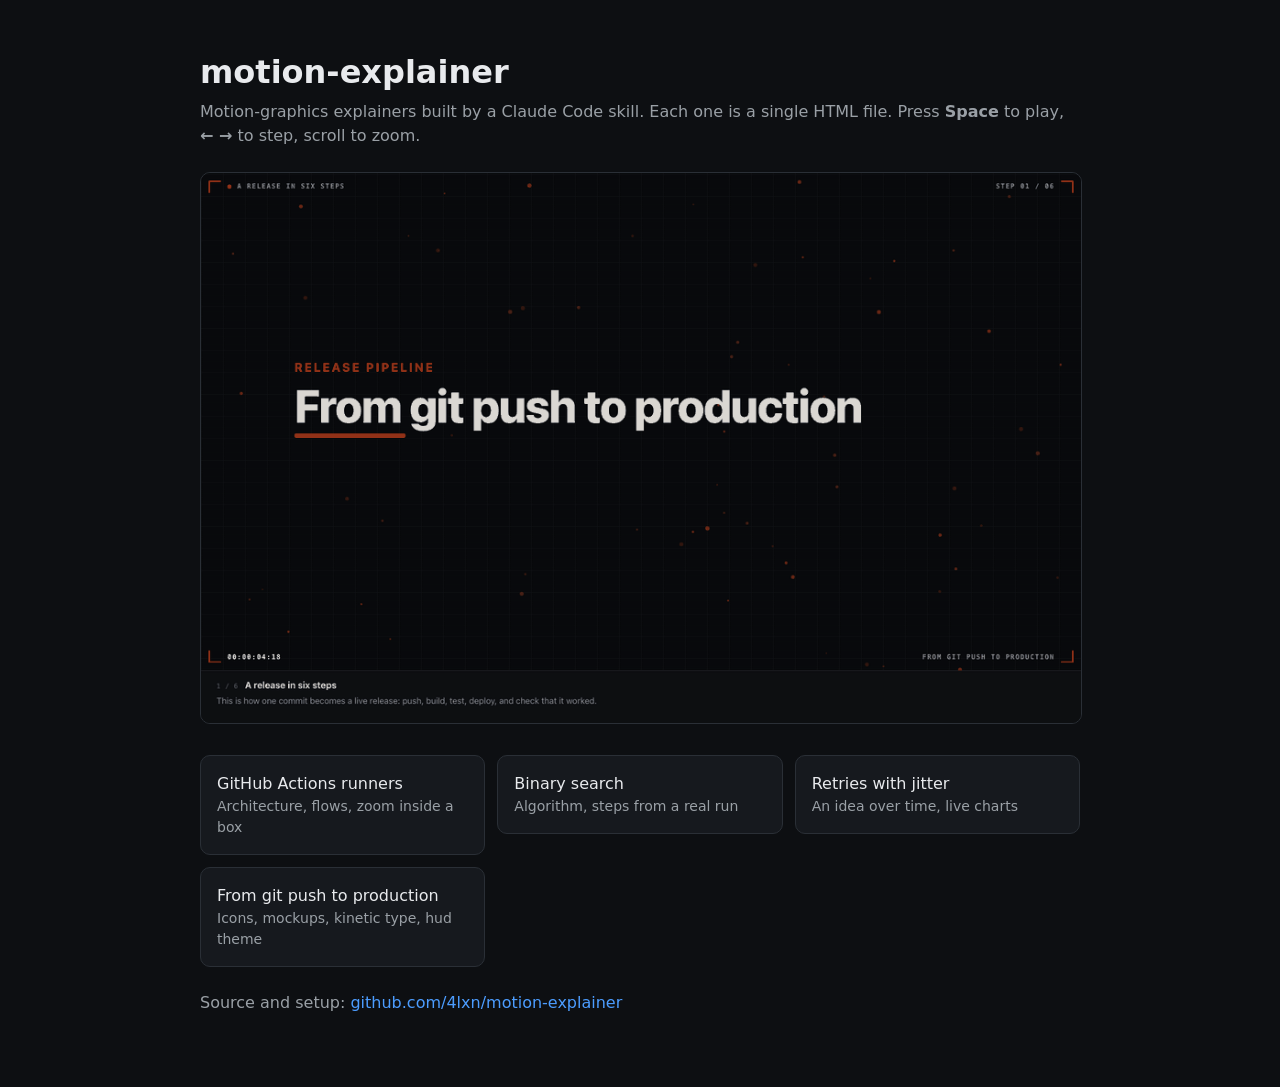
==== docs/index.html @ 7eafb23a "motion-explainer: Claude Code skill for motion-graphics explainers Scene engine and player, motion C" ====
<!DOCTYPE html>
<html lang="en">
<head>
<meta charset="utf-8">
<meta name="viewport" content="width=device-width, initial-scale=1">
<title>motion-explainer demos</title>
<style>
  :root { color-scheme: dark; --bg: #0d0f12; --fg: #e8eaed; --dim: #9aa0a6; --card: #16191e; --line: #2a2f36; --accent: #4c9dff; }
  body { margin: 0; background: var(--bg); color: var(--fg); font: 16px/1.5 system-ui, -apple-system, sans-serif; }
  main { max-width: 880px; margin: 0 auto; padding: 48px 16px; }
  h1 { margin: 0 0 4px; font-size: 32px; }
  p { color: var(--dim); margin: 0 0 24px; }
  img { width: 100%; border-radius: 10px; border: 1px solid var(--line); }
  ul { list-style: none; padding: 0; display: grid; gap: 12px; grid-template-columns: repeat(auto-fit, minmax(240px, 1fr)); margin: 24px 0; }
  a { display: block; padding: 16px; background: var(--card); border: 1px solid var(--line); border-radius: 10px; color: var(--fg); text-decoration: none; }
  a:hover { border-color: var(--accent); }
  a span { display: block; color: var(--dim); font-size: 14px; }
  .src { display: inline; padding: 0; background: none; border: 0; color: var(--accent); }
</style>
</head>
<body>
<main>
  <h1>motion-explainer</h1>
  <p>Motion-graphics explainers built by a Claude Code skill. Each one is a single HTML file. Press <b>Space</b> to play, <b>← →</b> to step, scroll to zoom.</p>
  <img src="demo.gif" alt="Animated preview of the showcase explainer">
  <ul>
    <li><a href="gha-self-hosted-runner.html">GitHub Actions runners<span>Architecture, flows, zoom inside a box</span></a></li>
    <li><a href="binary-search.html">Binary search<span>Algorithm, steps from a real run</span></a></li>
    <li><a href="retry-jitter.html">Retries with jitter<span>An idea over time, live charts</span></a></li>
    <li><a href="showcase.html">From git push to production<span>Icons, mockups, kinetic type, hud theme</span></a></li>
  </ul>
  <p>Source and setup: <a class="src" href="https://github.com/4lxn/motion-explainer">github.com/4lxn/motion-explainer</a></p>
</main>
</body>
</html>
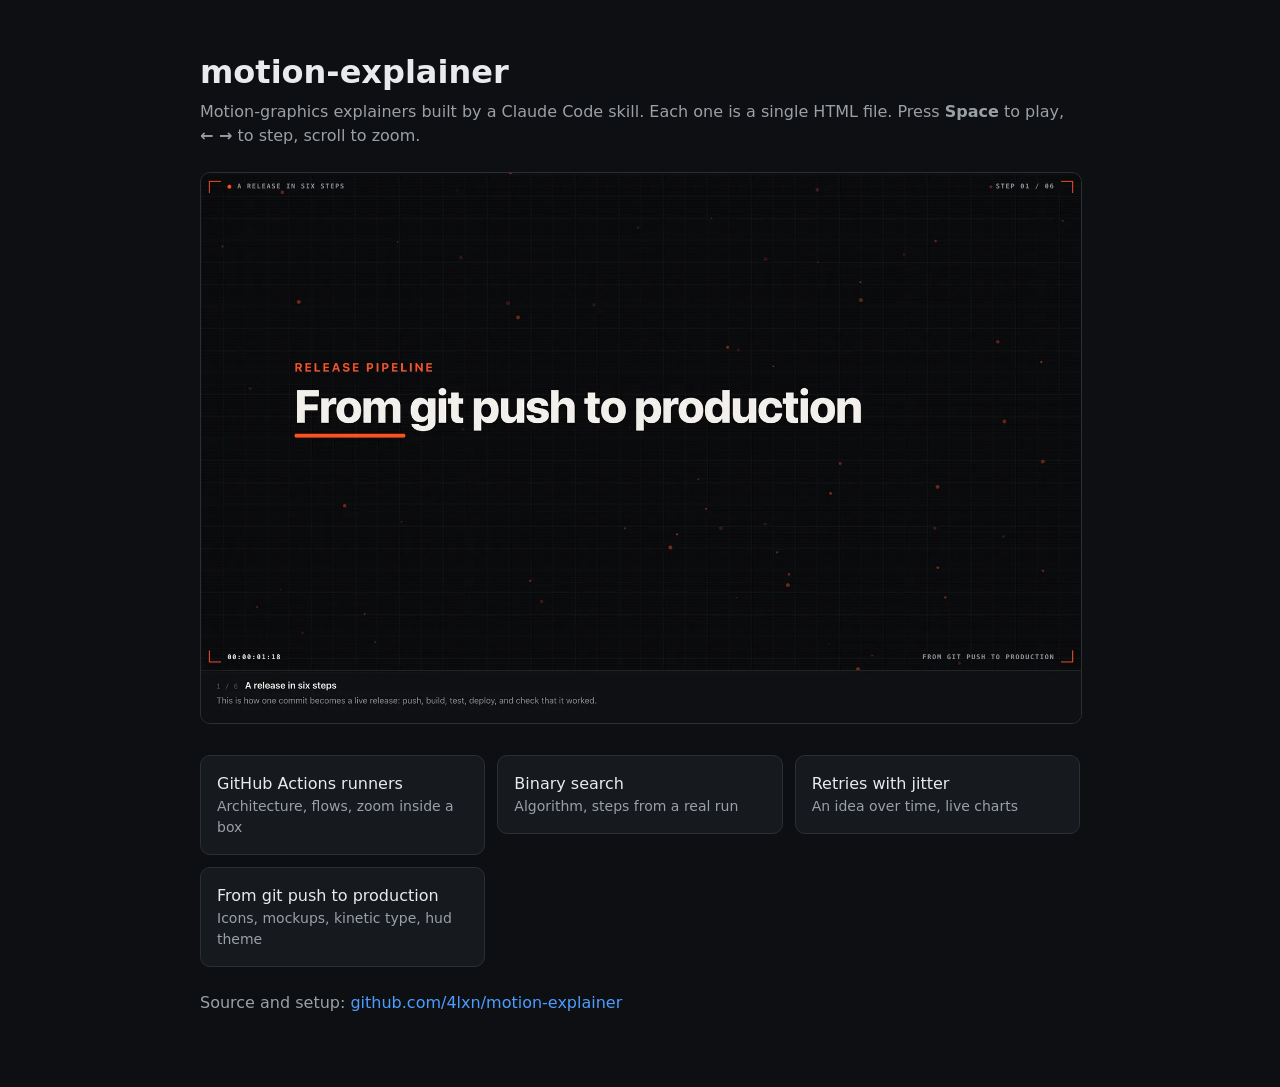
==== commit 783cdf94: "Sharper README images: 2x animated WebP demo and contact sheet motion shot takes MOTION_SCALE=2 for " ====
--- a/docs/index.html
+++ b/docs/index.html
@@ -22,7 +22,7 @@
 <main>
   <h1>motion-explainer</h1>
   <p>Motion-graphics explainers built by a Claude Code skill. Each one is a single HTML file. Press <b>Space</b> to play, <b>← →</b> to step, scroll to zoom.</p>
-  <img src="demo.gif" alt="Animated preview of the showcase explainer">
+  <img src="demo.webp" alt="Animated preview of the showcase explainer">
   <ul>
     <li><a href="gha-self-hosted-runner.html">GitHub Actions runners<span>Architecture, flows, zoom inside a box</span></a></li>
     <li><a href="binary-search.html">Binary search<span>Algorithm, steps from a real run</span></a></li>
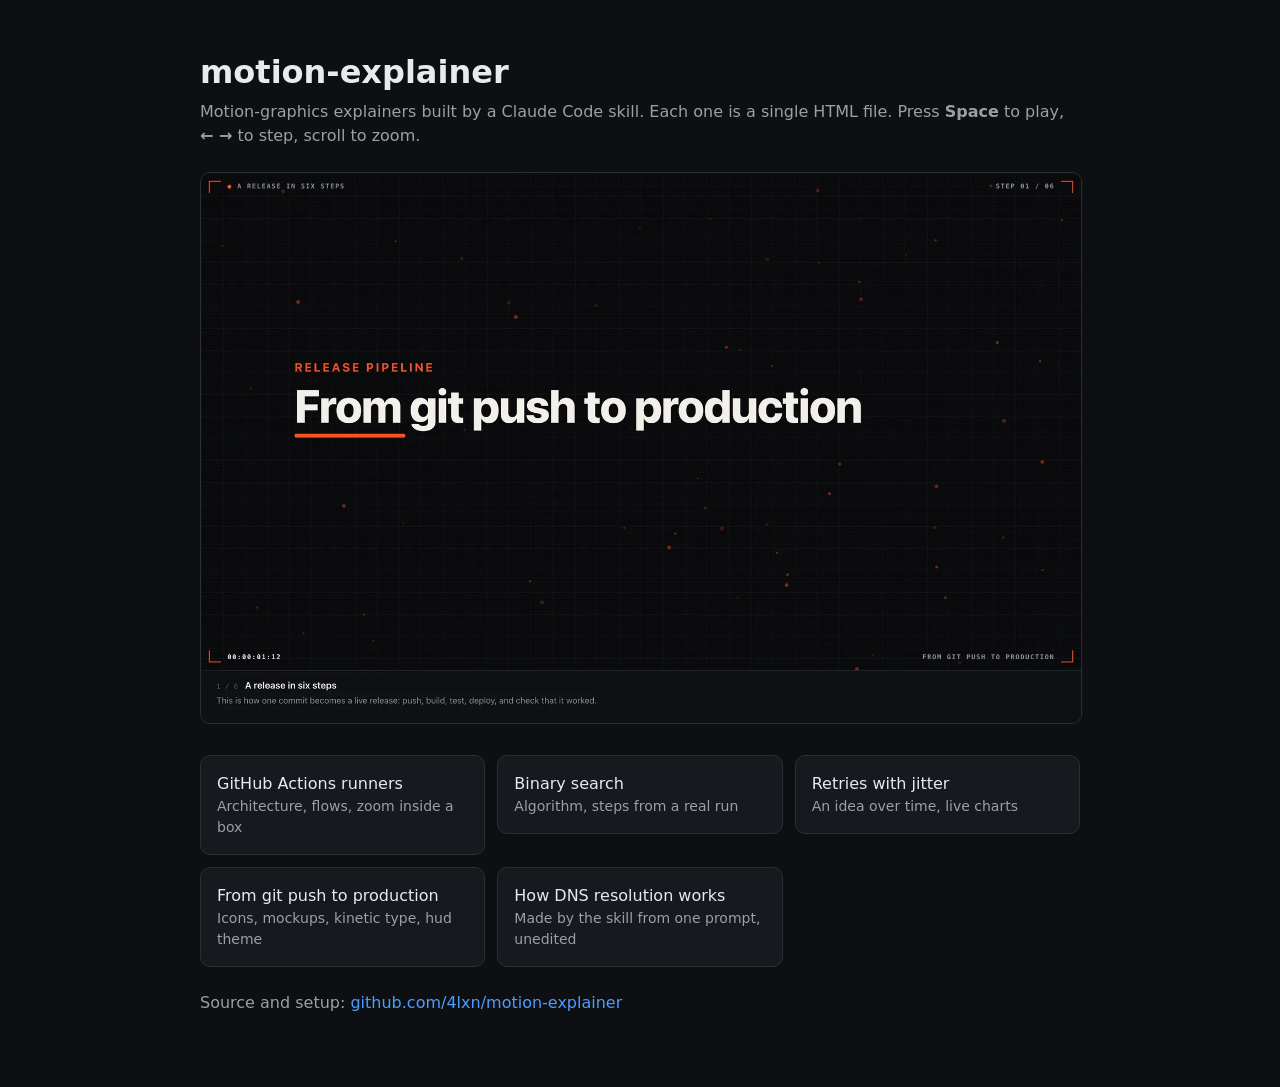
==== commit e0f08f3f: "v1.2.0: DNS example made by the skill from one prompt; full narration on the contact sheet A headles" ====
--- a/docs/index.html
+++ b/docs/index.html
@@ -3,6 +3,7 @@
 <head>
 <meta charset="utf-8">
 <meta name="viewport" content="width=device-width, initial-scale=1">
+<link rel="icon" href="data:,">
 <title>motion-explainer demos</title>
 <style>
   :root { color-scheme: dark; --bg: #0d0f12; --fg: #e8eaed; --dim: #9aa0a6; --card: #16191e; --line: #2a2f36; --accent: #4c9dff; }
@@ -28,6 +29,7 @@
     <li><a href="binary-search.html">Binary search<span>Algorithm, steps from a real run</span></a></li>
     <li><a href="retry-jitter.html">Retries with jitter<span>An idea over time, live charts</span></a></li>
     <li><a href="showcase.html">From git push to production<span>Icons, mockups, kinetic type, hud theme</span></a></li>
+    <li><a href="dns-resolution.html">How DNS resolution works<span>Made by the skill from one prompt, unedited</span></a></li>
   </ul>
   <p>Source and setup: <a class="src" href="https://github.com/4lxn/motion-explainer">github.com/4lxn/motion-explainer</a></p>
 </main>
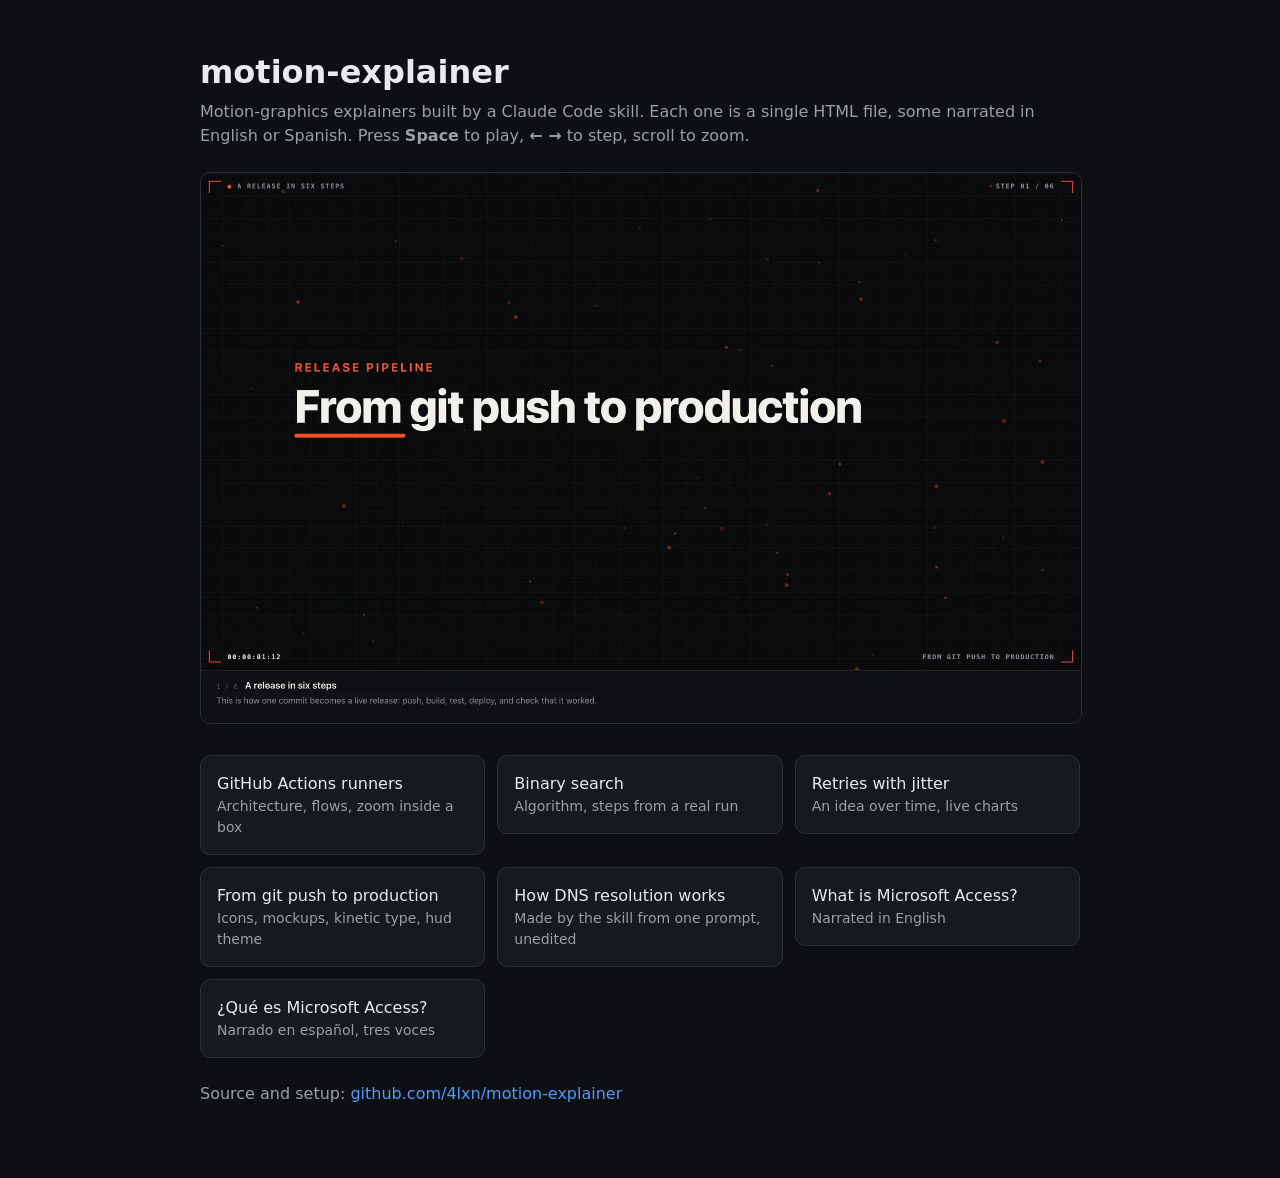
==== commit 726df709: "README rewrite; narrated English and Spanish demos README: how a request goes, why it's different, i" ====
--- a/docs/index.html
+++ b/docs/index.html
@@ -22,7 +22,7 @@
 <body>
 <main>
   <h1>motion-explainer</h1>
-  <p>Motion-graphics explainers built by a Claude Code skill. Each one is a single HTML file. Press <b>Space</b> to play, <b>← →</b> to step, scroll to zoom.</p>
+  <p>Motion-graphics explainers built by a Claude Code skill. Each one is a single HTML file, some narrated in English or Spanish. Press <b>Space</b> to play, <b>← →</b> to step, scroll to zoom.</p>
   <img src="demo.webp" alt="Animated preview of the showcase explainer">
   <ul>
     <li><a href="gha-self-hosted-runner.html">GitHub Actions runners<span>Architecture, flows, zoom inside a box</span></a></li>
@@ -30,6 +30,8 @@
     <li><a href="retry-jitter.html">Retries with jitter<span>An idea over time, live charts</span></a></li>
     <li><a href="showcase.html">From git push to production<span>Icons, mockups, kinetic type, hud theme</span></a></li>
     <li><a href="dns-resolution.html">How DNS resolution works<span>Made by the skill from one prompt, unedited</span></a></li>
+    <li><a href="what-is-access.html">What is Microsoft Access?<span>Narrated in English</span></a></li>
+    <li><a href="que-es-access.html">¿Qué es Microsoft Access?<span>Narrado en español, tres voces</span></a></li>
   </ul>
   <p>Source and setup: <a class="src" href="https://github.com/4lxn/motion-explainer">github.com/4lxn/motion-explainer</a></p>
 </main>
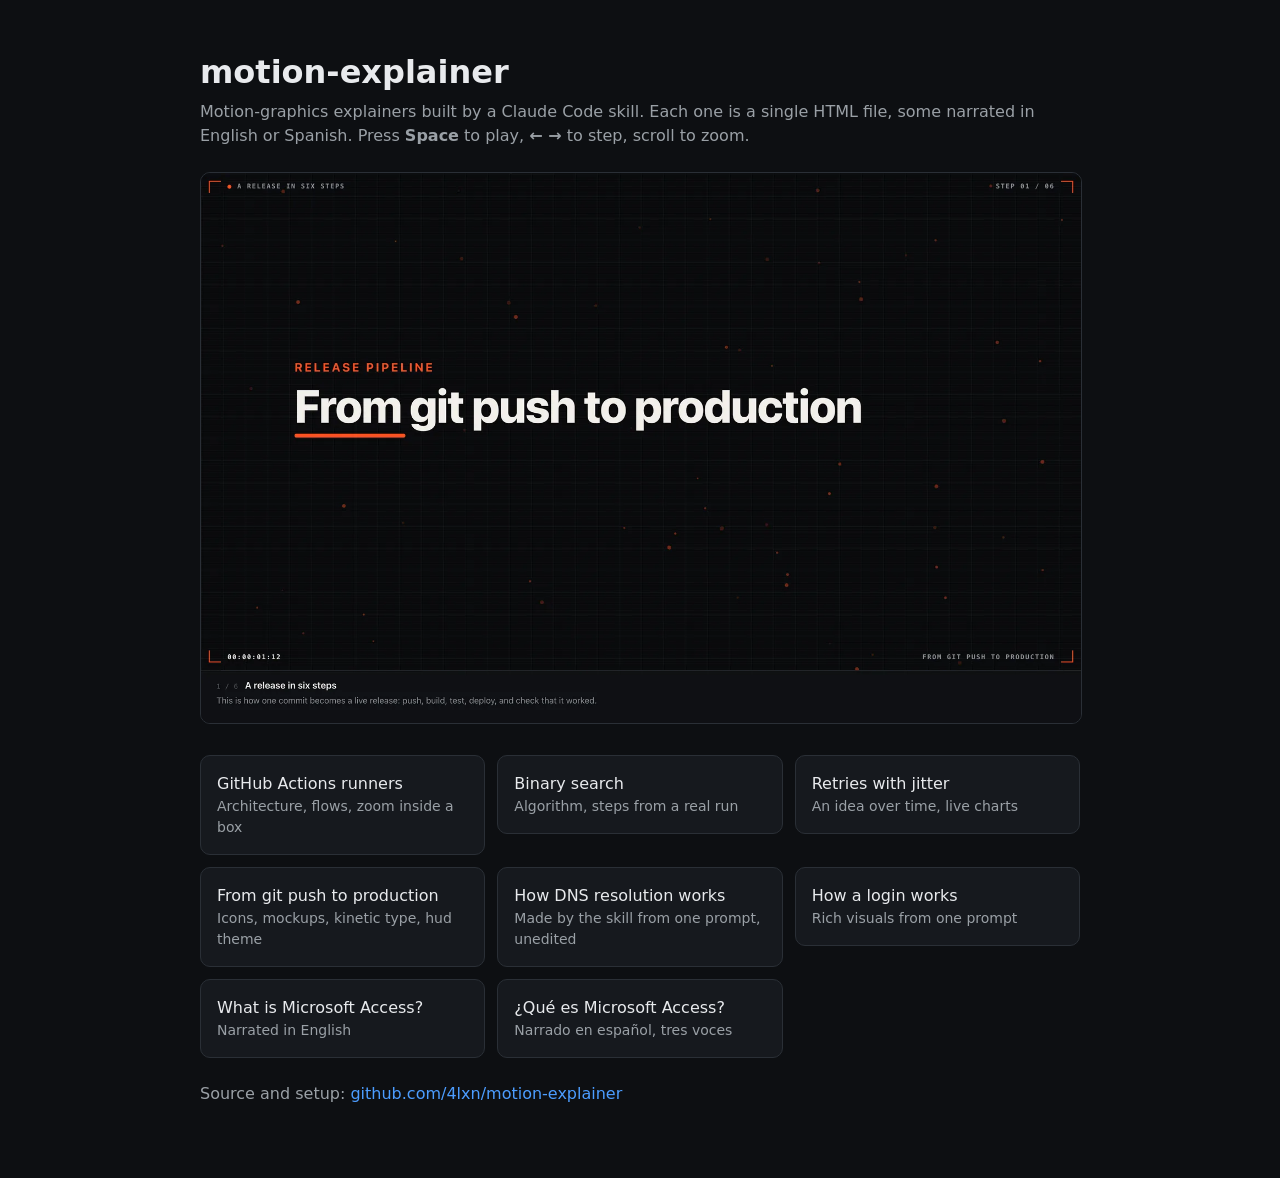
==== commit 1a092f1c: "Rich-visuals example: How a login works One prompt naming the graphics (icons, terminal mockup, late" ====
--- a/docs/index.html
+++ b/docs/index.html
@@ -30,6 +30,7 @@
     <li><a href="retry-jitter.html">Retries with jitter<span>An idea over time, live charts</span></a></li>
     <li><a href="showcase.html">From git push to production<span>Icons, mockups, kinetic type, hud theme</span></a></li>
     <li><a href="dns-resolution.html">How DNS resolution works<span>Made by the skill from one prompt, unedited</span></a></li>
+    <li><a href="login-flow.html">How a login works<span>Rich visuals from one prompt</span></a></li>
     <li><a href="what-is-access.html">What is Microsoft Access?<span>Narrated in English</span></a></li>
     <li><a href="que-es-access.html">¿Qué es Microsoft Access?<span>Narrado en español, tres voces</span></a></li>
   </ul>
